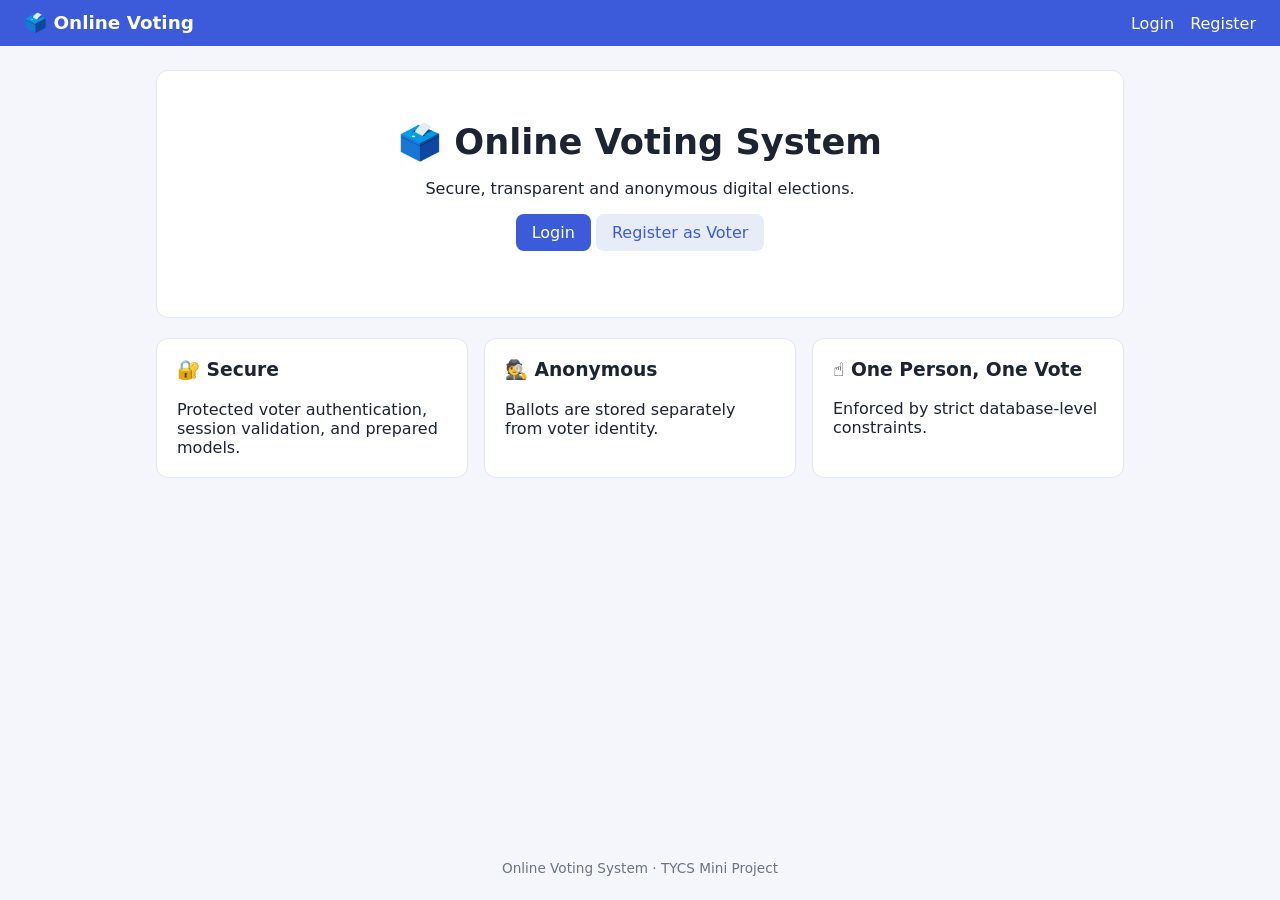
==== index.html @ 1d227ede "Configure Vercel deployment arrangement and update documentation" ====
<!DOCTYPE html>
<html lang="en">
<head>
  <meta charset="UTF-8">
  <meta name="viewport" content="width=device-width, initial-scale=1.0">
  <meta http-equiv="refresh" content="0; url=online_voting/index.html">
  <title>Online Voting System</title>
  <script>
    window.location.replace("online_voting/index.html");
  </script>
</head>
<body style="font-family: system-ui, sans-serif; display: flex; align-items: center; justify-content: center; height: 100vh; margin: 0; background: #f4f6fb;">
  <p style="color: #6b7280;">Loading Online Voting System... <a href="online_voting/index.html" style="color: #3b5bdb;">Click here if not redirected automatically</a>.</p>
</body>
</html>
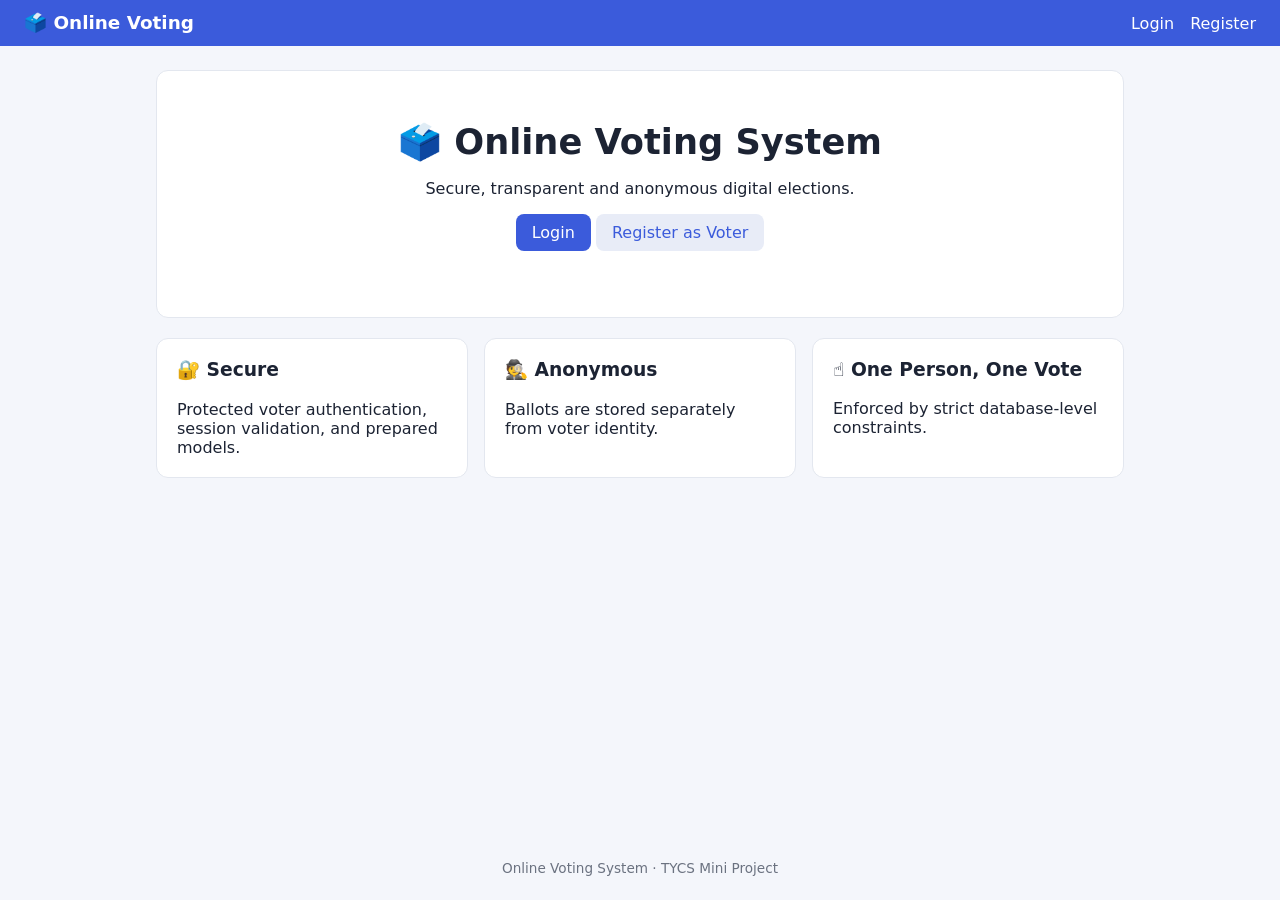
==== commit ccc9e3ec: "Add render.yaml blueprint and Render deployment guide" ====
--- a/index.html
+++ b/index.html
@@ -13,3 +13,4 @@
   <p style="color: #6b7280;">Loading Online Voting System... <a href="online_voting/index.html" style="color: #3b5bdb;">Click here if not redirected automatically</a>.</p>
 </body>
 </html>
+
